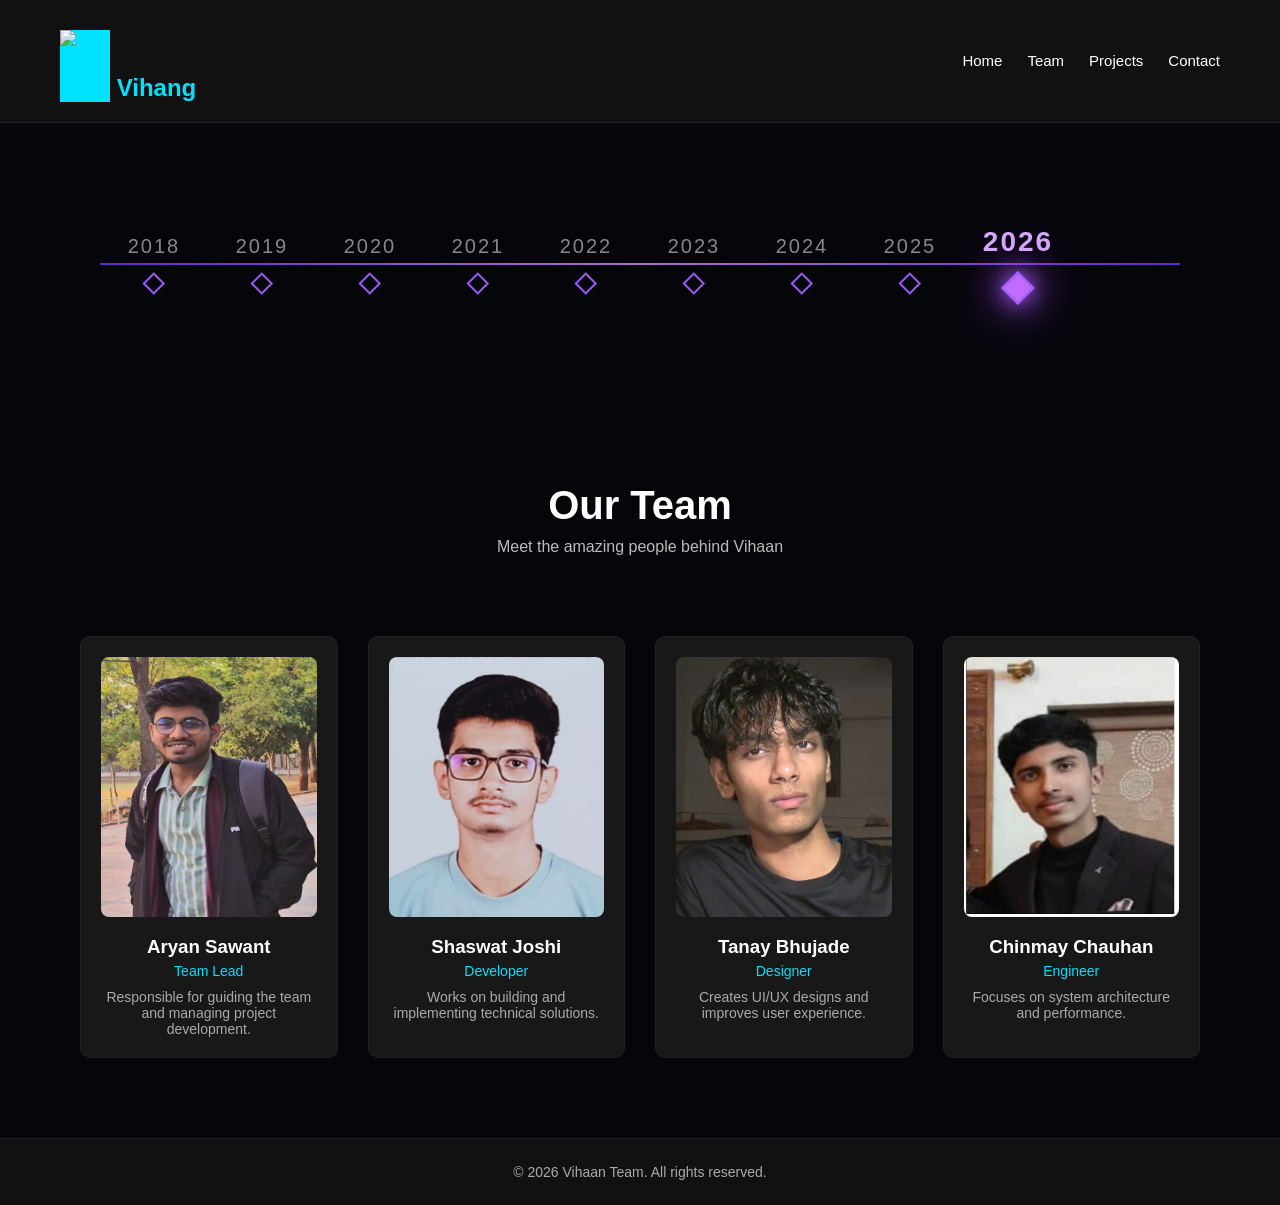
==== index.html @ a2e93b3e "j y" ====
<!DOCTYPE html>
<html lang="en">
<head>
<meta charset="UTF-8">
<meta name="viewport" content="width=device-width, initial-scale=1.0">
<title>Vihaan</title>

<style>
*{
margin:0;
padding:0;
box-sizing:border-box;
font-family:Arial, Helvetica, sans-serif;
}

body{
background:#0f0f0f;
color:white;
}

/* Navbar */
nav{
display:flex;
justify-content:space-between;
align-items:center;
padding:20px 60px;
background:#111;
border-bottom:1px solid #222;
}

nav h1{
color:#00e0ff;
}

nav ul{
display:flex;
gap:25px;
list-style:none;
}

nav ul li a{
text-decoration:none;
color:white;
font-size:15px;
transition:0.3s;
}

nav ul li a:hover{
color:#00e0ff;
}

/* Header */
header{
text-align:center;
padding:80px 20px 40px;
}

.logo {
    display: inline-block;
    width: 50px;
    background-color: #00e0ff;
    margin-top: 10px;
}

header h2{
font-size:40px;
margin-bottom:10px;
}

header p{
color:#bbb;
}

/* Team Section */
.team{
display:grid;
grid-template-columns:repeat(auto-fit,minmax(250px,1fr));
gap:30px;
padding:40px 80px 80px;
}

/* Team Card */
.card{
background:#181818;
border-radius:10px;
padding:20px;
text-align:center;
transition:0.3s;
border:1px solid #222;
}

.card:hover{
transform:translateY(-8px);
border-color:#00e0ff;
}

.card img{
width:100%;
height:260px;
object-fit:fill;
border-radius:8px;
margin-bottom:15px;
}

.card h3{
margin-bottom:5px;
}

.role{
font-size:14px;
color:#00e0ff;
margin-bottom:10px;
}

.card p{
font-size:14px;
color:#aaa;
}

/* Footer */
footer{
text-align:center;
padding:25px;
background:#111;
border-top:1px solid #222;
font-size:14px;
color:#aaa;
}



body{
margin:0;
background:#05060a;
font-family:Arial, Helvetica, sans-serif;
color:white;
}

/* SECTION */
.timeline-section{
padding:80px 40px;
text-align:center;
}

/* TIMELINE LINE */
.timeline{
position:relative;
width:90%;
margin:auto;
height:120px;
}

.timeline::before{
content:"";
position:absolute;
top:50%;
left:0;
width:100%;
height:2px;
background:linear-gradient(to right,#7a2cff,#d48bff,#7a2cff);
opacity:0.8;
}

/* YEAR ITEM */
.year{
position:absolute;
top:50%;
transform:translate(-50%, -50%);
text-align:center;
}

/* DIAMOND NODE */
.node{
width:16px;
height:16px;
background:transparent;
border:2px solid #9b59ff;
transform:rotate(45deg);
margin:auto;
}

/* YEAR TEXT */
.year span{
display:block;
margin-bottom:18px;
font-size:20px;
color:#888;
letter-spacing:2px;
}

/* ACTIVE YEAR */
.active span{
color:#d9a9ff;
font-size:28px;
font-weight:bold;
}

.active .node{
width:24px;
height:24px;
background:#c06cff;
box-shadow:0 0 20px #a855f7,
           0 0 40px #a855f7,
           0 0 60px #a855f7;
}

/* POSITIONING YEARS */
.y2018{left:5%;}
.y2019{left:15%;}
.y2020{left:25%;}
.y2021{left:35%;}
.y2022{left:45%;}
.y2023{left:55%;}
.y2024{left:65%;}
.y2025{left:75%;}
.y2026{left:85%;}


</style>

</head>

<body>

<nav>
<h1>
    <img src="https://www.ssgmce.ac.in/vihang/img/logo.png" alt="Vihang Logo" class="logo">
    Vihang</h1>
<ul>
<li><a href="#">Home</a></li>
<li><a href="#">Team</a></li>
<li><a href="#">Projects</a></li>
<li><a href="#">Contact</a></li>
</ul>
</nav>

<section class="timeline-section">

<div class="timeline">

<div class="year y2018">
<span>2018</span>
<div class="node"></div>
</div>

<div class="year y2019">
<span>2019</span>
<div class="node"></div>
</div>

<div class="year y2020">
<span>2020</span>
<div class="node"></div>
</div>

<div class="year y2021">
<span>2021</span>
<div class="node"></div>
</div>

<div class="year y2022">
<span>2022</span>
<div class="node"></div>
</div>

<div class="year y2023">
<span>2023</span>
<div class="node"></div>
</div>

<div class="year y2024">
<span>2024</span>
<div class="node"></div>
</div>

<div class="year y2025">
<span>2025</span>
<div class="node"></div>
</div>

<div class="year y2026 active">
<span>2026</span>
<div class="node"></div>
</div>

</div>

</section>

<header>
<h2>Our Team</h2>
<p>Meet the amazing people behind Vihaan</p>
</header>

<section class="team">

<div class="card">
<img src="WhatsApp Image 2026-03-17 at 2.14.27 PM.jpeg">
<h3>Aryan Sawant</h3>
<div class="role">Team Lead</div>
<p>Responsible for guiding the team and managing project development.</p>
</div>

<div class="card">
<img src="WhatsApp Image 2026-03-17 at 2.31.10 PM.jpeg">
<h3>Shaswat Joshi</h3>
<div class="role">Developer</div>
<p>Works on building and implementing technical solutions.</p>
</div>

<div class="card">
<img src="WhatsApp Image 2026-03-17 at 2.33.25 PM.jpeg">
<h3>Tanay Bhujade</h3>
<div class="role">Designer</div>
<p>Creates UI/UX designs and improves user experience.</p>
</div>

<div class="card">
<img src="WhatsApp Image 2026-03-17 at 2.25.16 PM.jpeg">
<h3>Chinmay Chauhan</h3>
<div class="role">Engineer</div>
<p>Focuses on system architecture and performance.</p>
</div>

</section>

<footer>
© 2026 Vihaan Team. All rights reserved.
</footer>

</body>
</html>
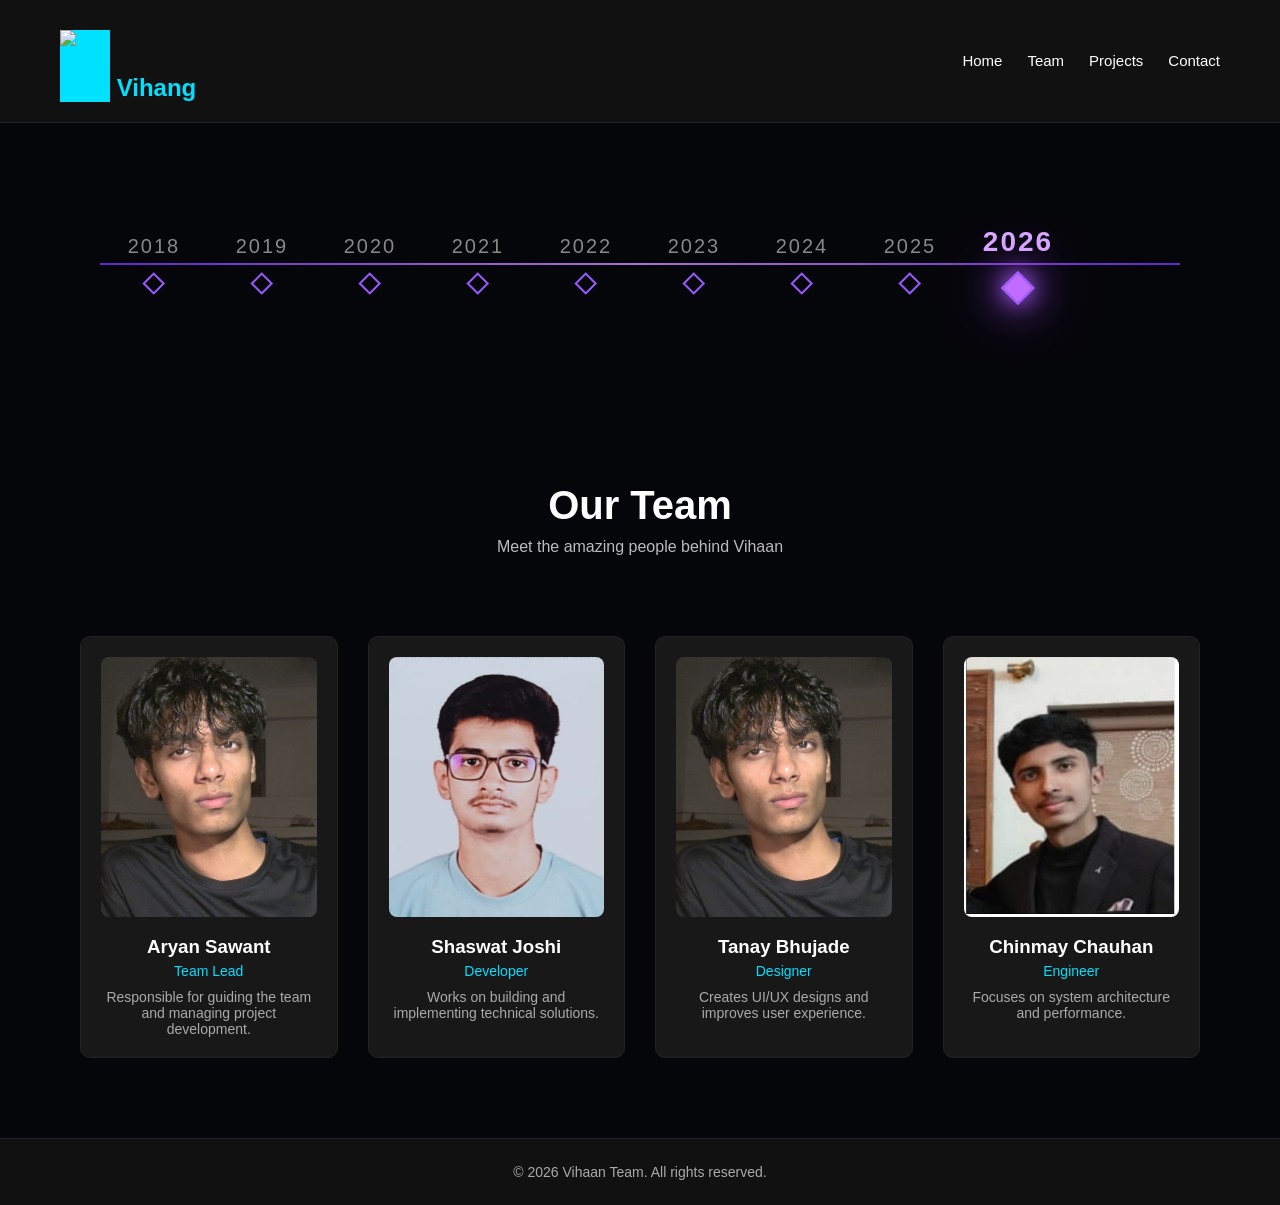
==== commit 7d7ca5f1: "j" ====
--- a/index.html
+++ b/index.html
@@ -295,7 +295,7 @@
 <section class="team">
 
 <div class="card">
-<img src="WhatsApp Image 2026-03-17 at 2.14.27 PM.jpeg">
+<img src="WhatsApp Image 2026-03-17 at 2.33.25 PM.jpeg">
 <h3>Aryan Sawant</h3>
 <div class="role">Team Lead</div>
 <p>Responsible for guiding the team and managing project development.</p>
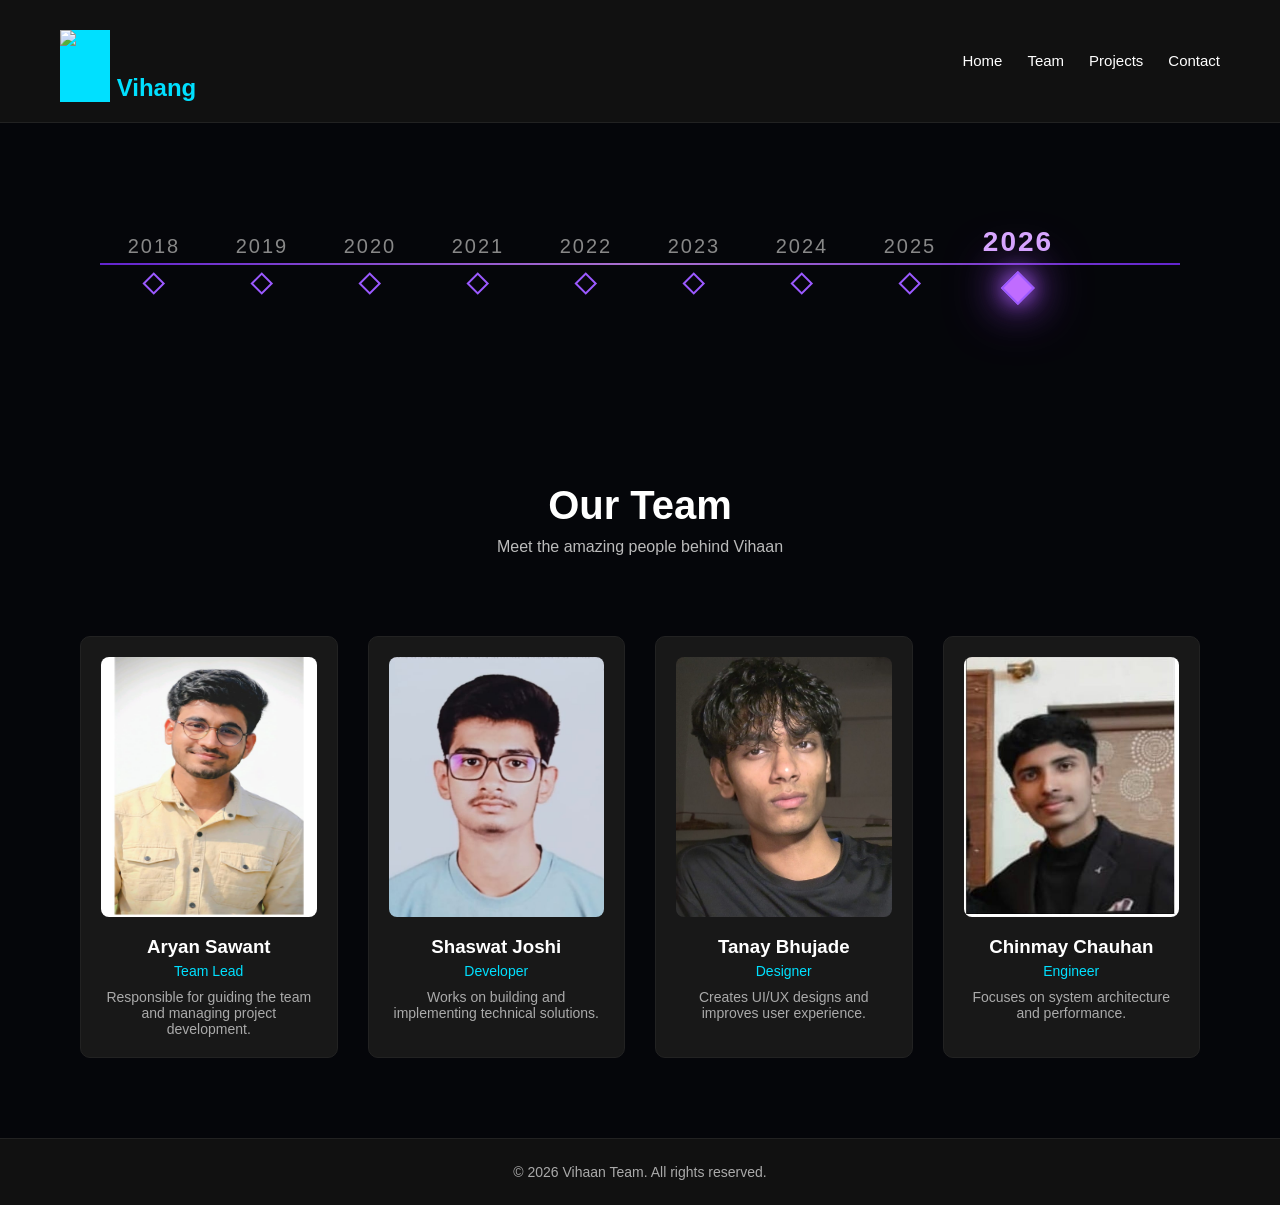
==== commit 3c6b0127: "116 j" ====
--- a/index.html
+++ b/index.html
@@ -295,7 +295,7 @@
 <section class="team">
 
 <div class="card">
-<img src="WhatsApp Image 2026-03-17 at 2.33.25 PM.jpeg">
+<img src="WhatsApp Image 2026-03-17 at 3.07.33 PM.jpeg">
 <h3>Aryan Sawant</h3>
 <div class="role">Team Lead</div>
 <p>Responsible for guiding the team and managing project development.</p>
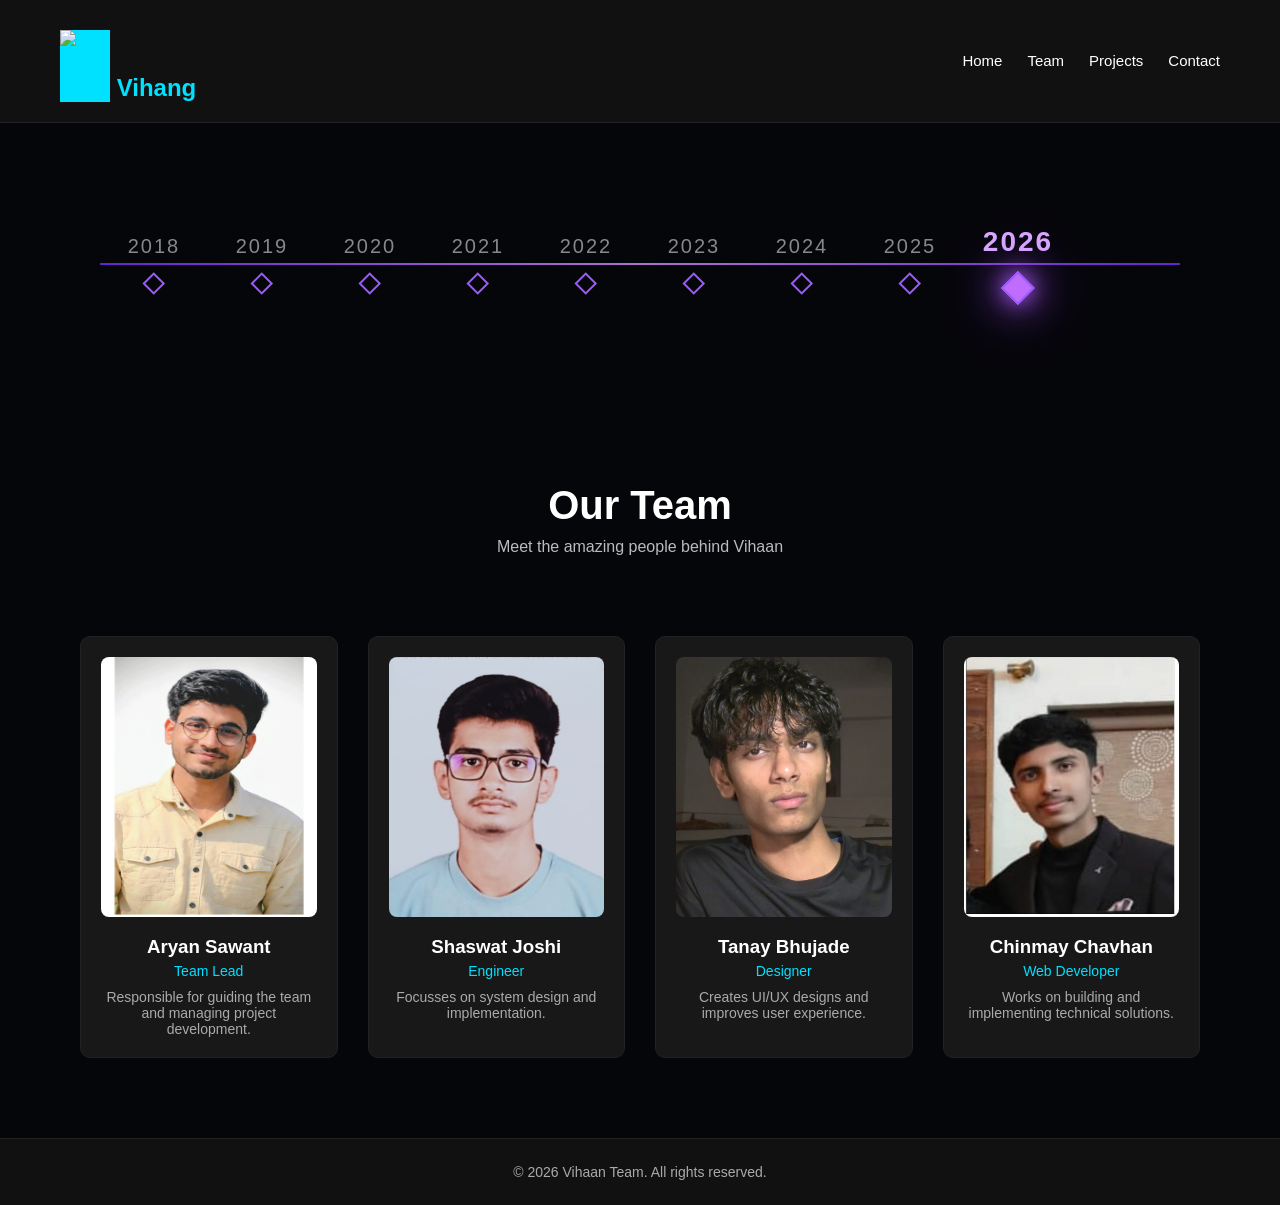
==== commit e68b98fb: "1+1 556" ====
--- a/index.html
+++ b/index.html
@@ -304,8 +304,8 @@
 <div class="card">
 <img src="WhatsApp Image 2026-03-17 at 2.31.10 PM.jpeg">
 <h3>Shaswat Joshi</h3>
-<div class="role">Developer</div>
-<p>Works on building and implementing technical solutions.</p>
+<div class="role">Engineer</div>
+<p>Focusses on system design and implementation.</p>
 </div>
 
 <div class="card">
@@ -317,9 +317,9 @@
 
 <div class="card">
 <img src="WhatsApp Image 2026-03-17 at 2.25.16 PM.jpeg">
-<h3>Chinmay Chauhan</h3>
-<div class="role">Engineer</div>
-<p>Focuses on system architecture and performance.</p>
+<h3>Chinmay Chavhan</h3>
+<div class="role">Web Developer</div>
+<p>Works on building and implementing technical solutions.</p>
 </div>
 
 </section>
